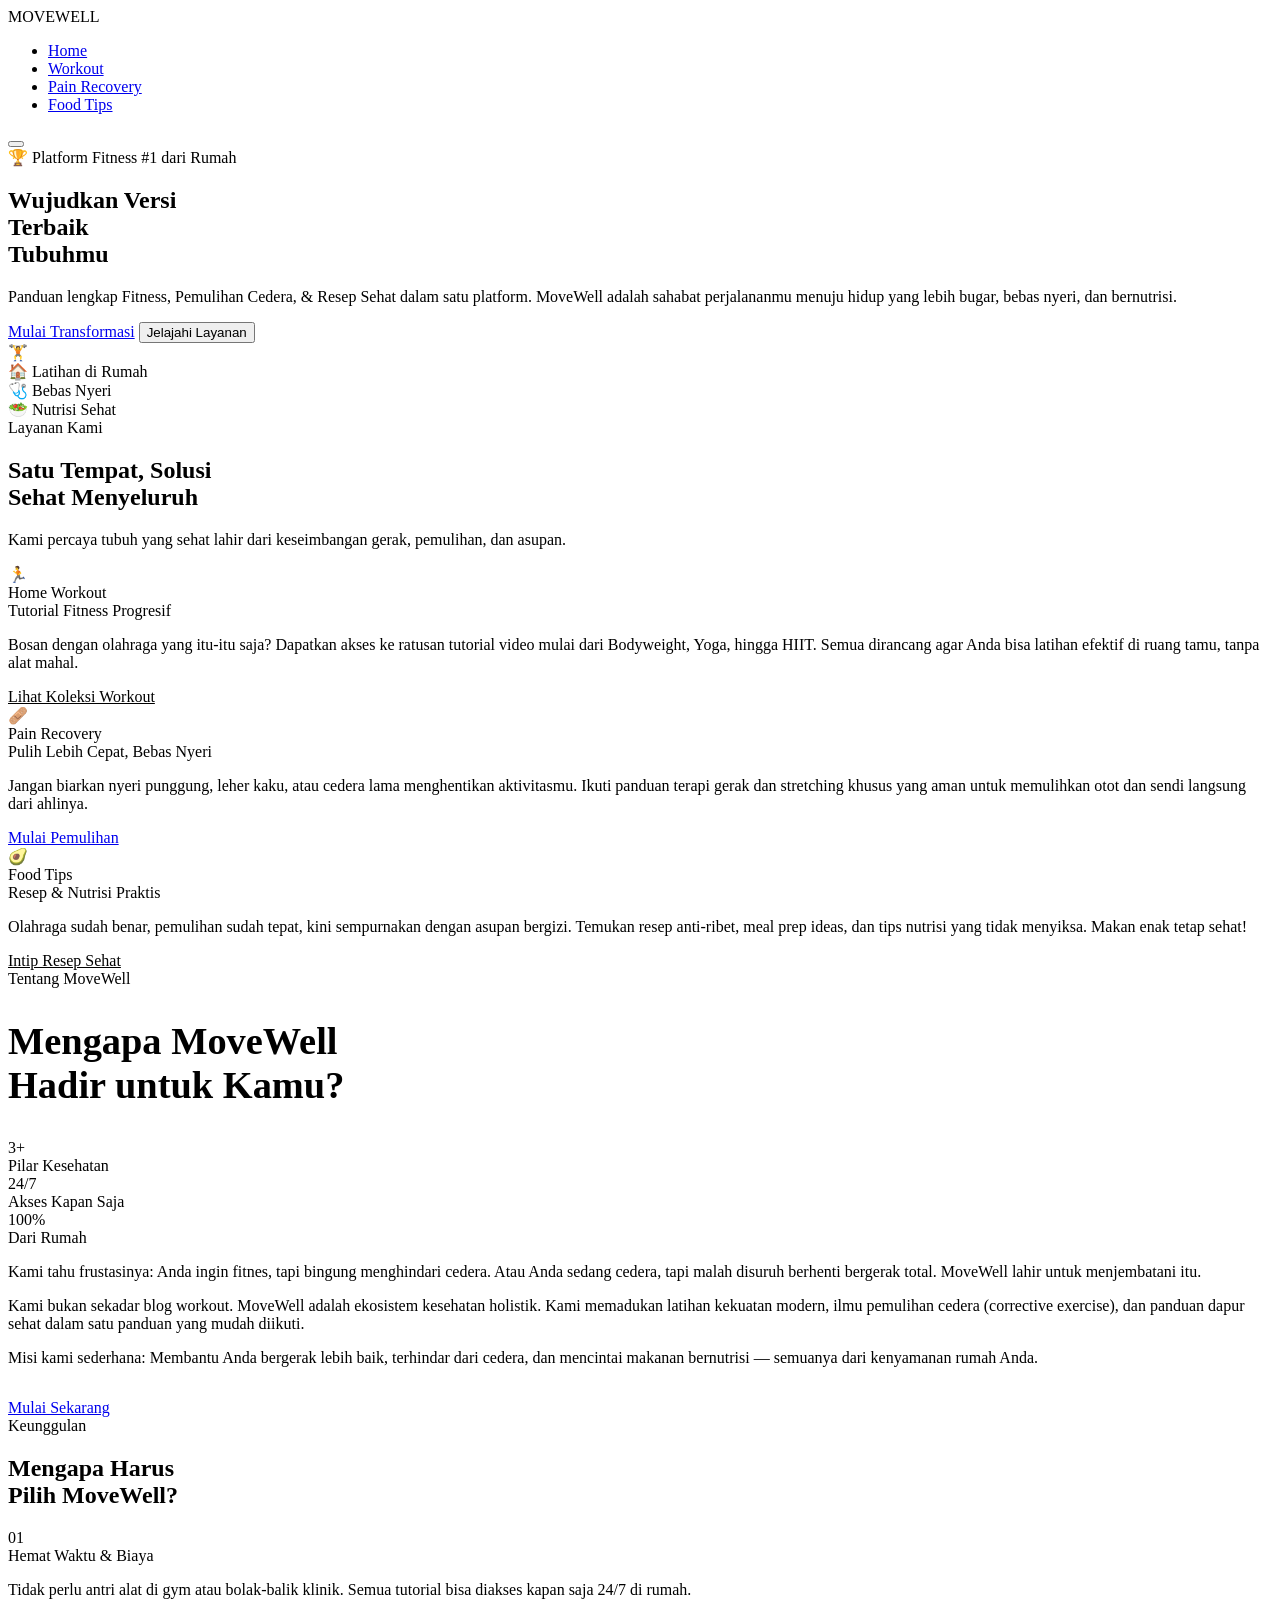
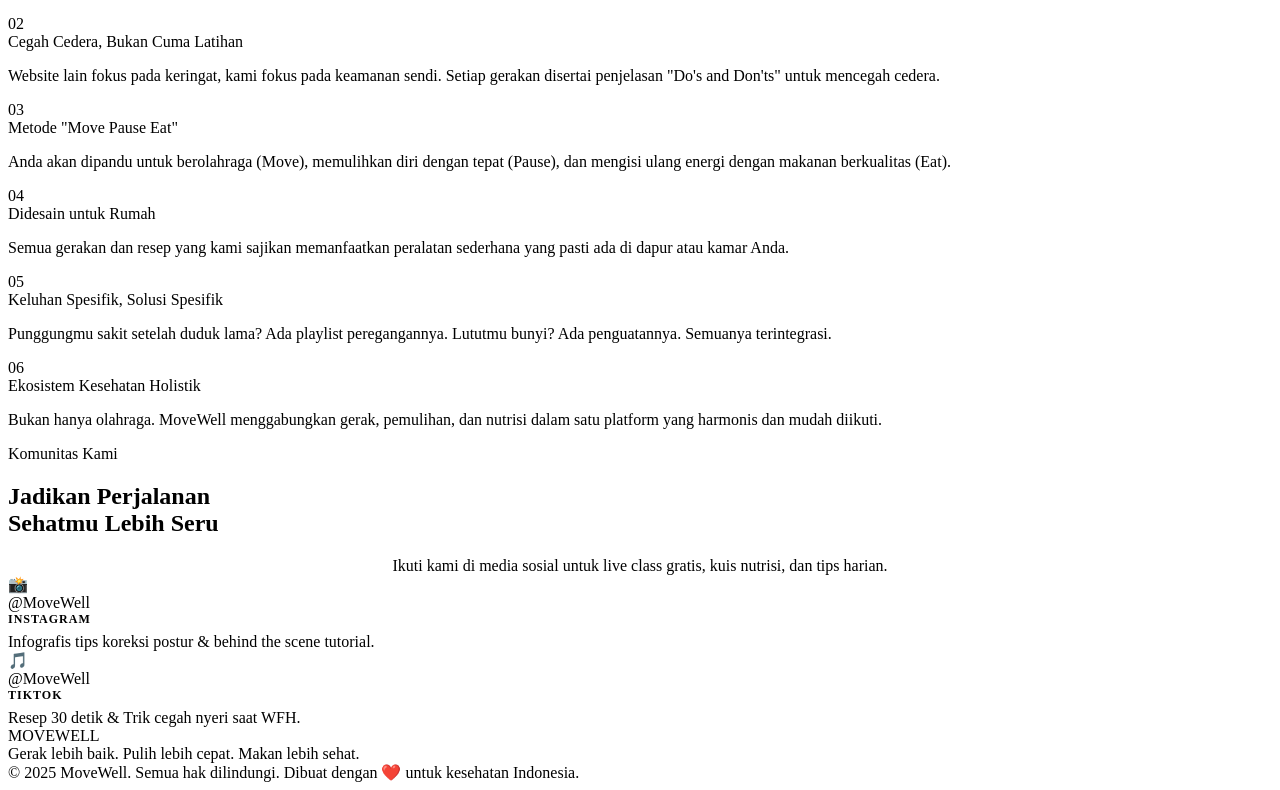
==== index.html @ e1452e48 "Add files via upload" ====
<!DOCTYPE html>
<html lang="id">
<head>
  <meta charset="UTF-8" />
  <meta name="viewport" content="width=device-width, initial-scale=1.0"/>
  <title>MoveWell – Fitness, Recovery & Nutrisi dari Rumah</title>
  <link rel="preconnect" href="https://fonts.googleapis.com"/>
  <link rel="preconnect" href="https://fonts.gstatic.com" crossorigin/>
  <link href="https://fonts.googleapis.com/css2?family=Bebas+Neue&family=Rajdhani:wght@400;500;600;700&family=DM+Sans:ital,wght@0,300;0,400;0,500;1,300&display=swap" rel="stylesheet"/>
  <link rel="stylesheet" href="css/style.css">
</head>
<body>

  <!-- ======== NAVBAR ======== -->
  <header id="navbar">
    <div class="nav-logo">MOVE<span>WELL</span></div>
    <nav id="nav">
      <ul>
        <li><a href="index.html" class="nav-link active">Home</a></li>
        <li><a href="workout.html" class="nav-link">Workout</a></li>
        <li><a href="pain-recovery.html" class="nav-link">Pain Recovery</a></li>
        <li><a href="food-tips.html" class="nav-link">Food Tips</a></li>
      </ul>
    </nav>
    <button class="hamburger" id="hamburger" aria-label="Menu">
      <span></span><span></span><span></span>
    </button>
  </header>

  <!-- ======================================================= -->
  <!--                     HOME PAGE                           -->
  <!-- ======================================================= -->
  <main>
    <!-- HERO -->
    <section id="hero">
      <div class="hero-glow hero-glow-1"></div>
      <div class="hero-glow hero-glow-2"></div>
      <div class="hero-grid">
        <div class="hero-content">
          <div class="hero-badge">🏆 Platform Fitness #1 dari Rumah</div>
          <h1 class="hero-h1">
            Wujudkan Versi<br>
            <span class="accent">Terbaik</span><br>
            Tubuhmu
          </h1>
          <p class="hero-sub">
            Panduan lengkap Fitness, Pemulihan Cedera, &amp; Resep Sehat dalam satu platform. MoveWell adalah sahabat perjalananmu menuju hidup yang lebih bugar, bebas nyeri, dan bernutrisi.
          </p>
          <div class="cta-row">
            <a href="workout.html" class="btn-primary">Mulai Transformasi</a>
            <button class="btn-outline" id="scrollToServicesBtn">Jelajahi Layanan</button>
          </div>
        </div>
        <div class="hero-visual">
          <div class="hero-visual-bg">
            <div class="hero-visual-ring ring1"></div>
            <div class="hero-visual-ring ring2"></div>
            <div class="hero-visual-ring ring3"></div>
            <div class="hero-center-icon">🏋️</div>
            <div class="hero-icon-chips">
              <div class="chip">🏠 Latihan di Rumah</div>
              <div class="chip">🩺 Bebas Nyeri</div>
              <div class="chip">🥗 Nutrisi Sehat</div>
            </div>
          </div>
        </div>
      </div>
    </section>

    <!-- SERVICES -->
    <section id="services">
      <div class="container">
        <div class="section-label">Layanan Kami</div>
        <h2 class="section-title">Satu Tempat, Solusi<br>Sehat Menyeluruh</h2>
        <p class="section-sub">Kami percaya tubuh yang sehat lahir dari keseimbangan gerak, pemulihan, dan asupan.</p>
        <div class="services-grid">
          <div class="service-card orange fade-up">
            <div class="service-icon">🏃</div>
            <div class="service-tag">Home Workout</div>
            <div class="service-title">Tutorial Fitness Progresif</div>
            <p class="service-desc">Bosan dengan olahraga yang itu-itu saja? Dapatkan akses ke ratusan tutorial video mulai dari Bodyweight, Yoga, hingga HIIT. Semua dirancang agar Anda bisa latihan efektif di ruang tamu, tanpa alat mahal.</p>
            <a href="workout.html" class="service-link" style="color:var(--clr-orange)">Lihat Koleksi Workout</a>
          </div>
          <div class="service-card neon fade-up" style="transition-delay:.15s">
            <div class="service-icon">🩹</div>
            <div class="service-tag">Pain Recovery</div>
            <div class="service-title">Pulih Lebih Cepat, Bebas Nyeri</div>
            <p class="service-desc">Jangan biarkan nyeri punggung, leher kaku, atau cedera lama menghentikan aktivitasmu. Ikuti panduan terapi gerak dan stretching khusus yang aman untuk memulihkan otot dan sendi langsung dari ahlinya.</p>
            <a href="pain-recovery.html" class="service-link">Mulai Pemulihan</a>
          </div>
          <div class="service-card teal fade-up" style="transition-delay:.3s">
            <div class="service-icon">🥑</div>
            <div class="service-tag">Food Tips</div>
            <div class="service-title">Resep &amp; Nutrisi Praktis</div>
            <p class="service-desc">Olahraga sudah benar, pemulihan sudah tepat, kini sempurnakan dengan asupan bergizi. Temukan resep anti-ribet, meal prep ideas, dan tips nutrisi yang tidak menyiksa. Makan enak tetap sehat!</p>
            <a href="food-tips.html" class="service-link" style="color:var(--clr-teal)">Intip Resep Sehat</a>
          </div>
        </div>
      </div>
    </section>

    <!-- ABOUT -->
    <section id="about">
      <div class="container">
        <div class="about-grid">
          <div class="about-visual">
            <div class="about-box">
              <div class="section-label">Tentang MoveWell</div>
              <h2 class="section-title" style="font-size:clamp(2rem,3vw,3rem)">Mengapa MoveWell<br>Hadir untuk Kamu?</h2>
              <div class="about-divider"></div>
              <div class="about-stat-row">
                <div class="about-stat">
                  <div class="about-stat-num">3+</div>
                  <div class="about-stat-label">Pilar Kesehatan</div>
                </div>
                <div class="about-stat">
                  <div class="about-stat-num">24/7</div>
                  <div class="about-stat-label">Akses Kapan Saja</div>
                </div>
                <div class="about-stat">
                  <div class="about-stat-num">100%</div>
                  <div class="about-stat-label">Dari Rumah</div>
                </div>
              </div>
            </div>
          </div>
          <div class="about-content">
            <p>Kami tahu frustasinya: Anda ingin fitnes, tapi bingung menghindari cedera. Atau Anda sedang cedera, tapi malah disuruh berhenti bergerak total. <span class="highlight">MoveWell lahir untuk menjembatani itu.</span></p>
            <p>Kami bukan sekadar blog workout. MoveWell adalah ekosistem kesehatan holistik. Kami memadukan latihan kekuatan modern, ilmu pemulihan cedera (corrective exercise), dan panduan dapur sehat dalam satu panduan yang mudah diikuti.</p>
            <p>Misi kami sederhana: <span class="highlight">Membantu Anda bergerak lebih baik, terhindar dari cedera, dan mencintai makanan bernutrisi</span> — semuanya dari kenyamanan rumah Anda.</p>
            <div style="margin-top:32px">
              <a href="workout.html" class="btn-primary">Mulai Sekarang</a>
            </div>
          </div>
        </div>
      </div>
    </section>

    <!-- BENEFITS -->
    <section id="benefits">
      <div class="container">
        <div class="section-label">Keunggulan</div>
        <h2 class="section-title">Mengapa Harus<br>Pilih MoveWell?</h2>
        <div class="benefits-grid">
          <div class="benefit-card fade-up">
            <div class="benefit-num">01</div>
            <div class="benefit-title">Hemat Waktu &amp; Biaya</div>
            <p class="benefit-desc">Tidak perlu antri alat di gym atau bolak-balik klinik. Semua tutorial bisa diakses kapan saja 24/7 di rumah.</p>
          </div>
          <div class="benefit-card fade-up" style="transition-delay:.1s">
            <div class="benefit-num">02</div>
            <div class="benefit-title">Cegah Cedera, Bukan Cuma Latihan</div>
            <p class="benefit-desc">Website lain fokus pada keringat, kami fokus pada keamanan sendi. Setiap gerakan disertai penjelasan "Do's and Don'ts" untuk mencegah cedera.</p>
          </div>
          <div class="benefit-card fade-up" style="transition-delay:.2s">
            <div class="benefit-num">03</div>
            <div class="benefit-title">Metode "Move Pause Eat"</div>
            <p class="benefit-desc">Anda akan dipandu untuk berolahraga (Move), memulihkan diri dengan tepat (Pause), dan mengisi ulang energi dengan makanan berkualitas (Eat).</p>
          </div>
          <div class="benefit-card fade-up" style="transition-delay:.3s">
            <div class="benefit-num">04</div>
            <div class="benefit-title">Didesain untuk Rumah</div>
            <p class="benefit-desc">Semua gerakan dan resep yang kami sajikan memanfaatkan peralatan sederhana yang pasti ada di dapur atau kamar Anda.</p>
          </div>
          <div class="benefit-card fade-up" style="transition-delay:.4s">
            <div class="benefit-num">05</div>
            <div class="benefit-title">Keluhan Spesifik, Solusi Spesifik</div>
            <p class="benefit-desc">Punggungmu sakit setelah duduk lama? Ada playlist peregangannya. Lututmu bunyi? Ada penguatannya. Semuanya terintegrasi.</p>
          </div>
          <div class="benefit-card fade-up" style="transition-delay:.5s">
            <div class="benefit-num">06</div>
            <div class="benefit-title">Ekosistem Kesehatan Holistik</div>
            <p class="benefit-desc">Bukan hanya olahraga. MoveWell menggabungkan gerak, pemulihan, dan nutrisi dalam satu platform yang harmonis dan mudah diikuti.</p>
          </div>
        </div>
      </div>
    </section>

    <!-- SOCIAL -->
    <section id="social">
      <div class="container">
        <div class="social-header">
          <div class="section-label">Komunitas Kami</div>
          <h2 class="section-title">Jadikan Perjalanan<br>Sehatmu Lebih Seru</h2>
          <p class="section-sub" style="margin:0 auto;text-align:center">Ikuti kami di media sosial untuk live class gratis, kuis nutrisi, dan tips harian.</p>
        </div>
        <div class="social-grid">
          <div class="social-card">
            <div class="social-icon">📸</div>
            <div>
              <div class="social-handle">@MoveWell</div>
              <div style="font-size:.75rem;color:var(--clr-muted);margin-bottom:6px;text-transform:uppercase;letter-spacing:1px;font-family:var(--ff-ui);font-weight:700">Instagram</div>
              <div class="social-desc">Infografis tips koreksi postur &amp; behind the scene tutorial.</div>
            </div>
          </div>
          <div class="social-card">
            <div class="social-icon">🎵</div>
            <div>
              <div class="social-handle">@MoveWell</div>
              <div style="font-size:.75rem;color:var(--clr-muted);margin-bottom:6px;text-transform:uppercase;letter-spacing:1px;font-family:var(--ff-ui);font-weight:700">TikTok</div>
              <div class="social-desc">Resep 30 detik &amp; Trik cegah nyeri saat WFH.</div>
            </div>
          </div>
        </div>
      </div>
    </section>
  </main>

  <!-- FOOTER -->
  <footer>
    <div class="footer-logo">MOVEWELL</div>
    <div class="footer-tagline">Gerak lebih baik. Pulih lebih cepat. Makan lebih sehat.</div>
    <div class="footer-line"></div>
    <div class="footer-copy">© 2025 MoveWell. Semua hak dilindungi. Dibuat dengan ❤️ untuk kesehatan Indonesia.</div>
  </footer>

  <script src="js/home.js"></script>
</body>
</html>
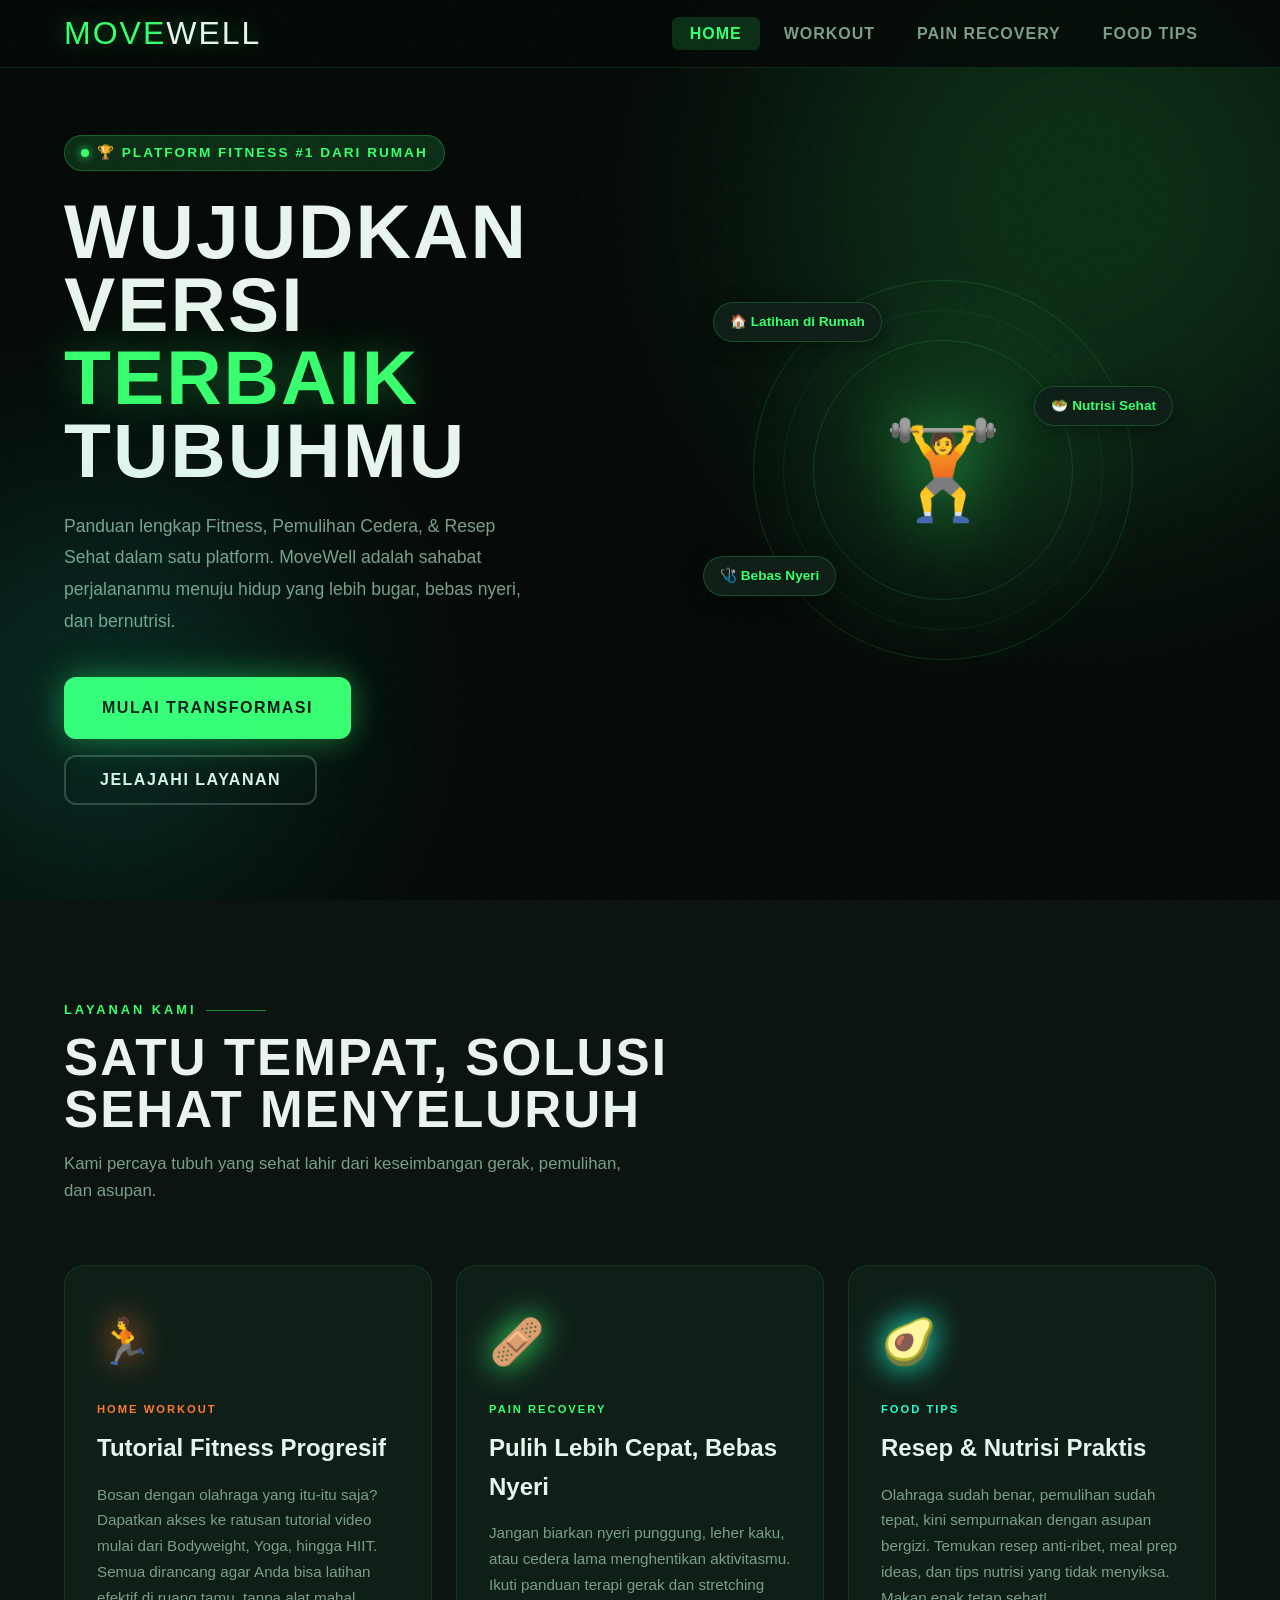
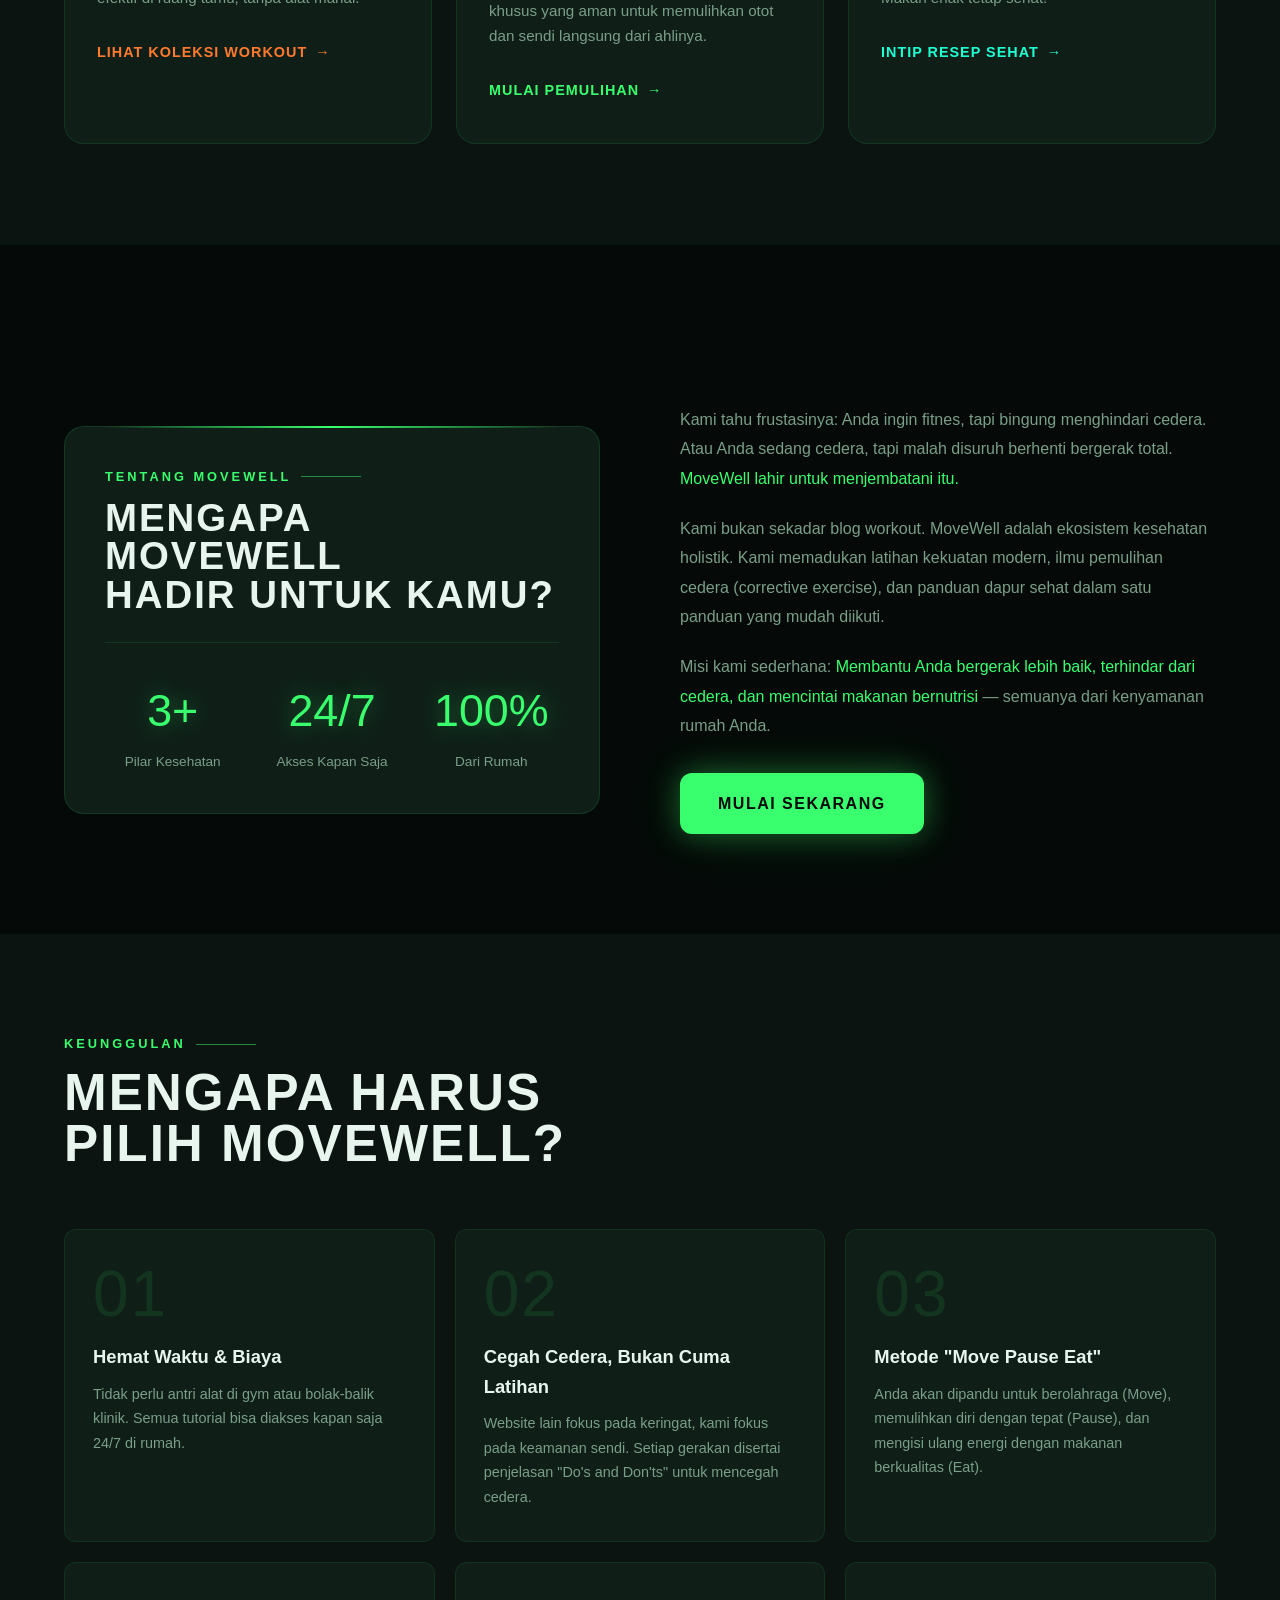
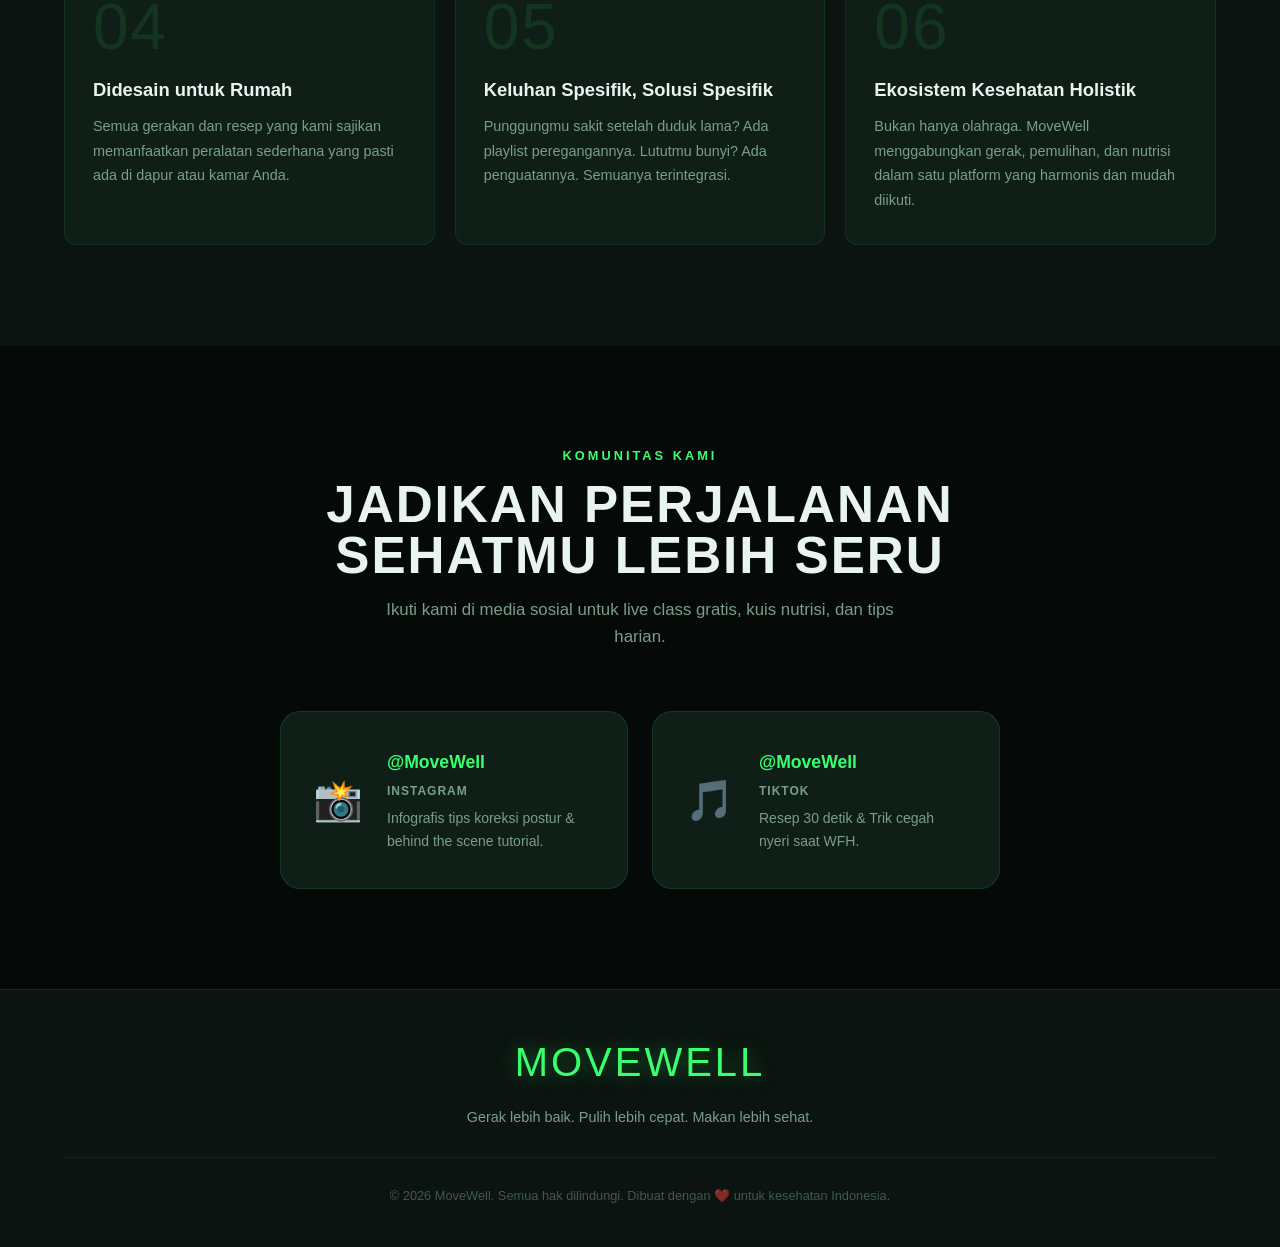
==== commit 7935feaf: "Update index.html" ====
--- a/index.html
+++ b/index.html
@@ -211,9 +211,9 @@
     <div class="footer-logo">MOVEWELL</div>
     <div class="footer-tagline">Gerak lebih baik. Pulih lebih cepat. Makan lebih sehat.</div>
     <div class="footer-line"></div>
-    <div class="footer-copy">© 2025 MoveWell. Semua hak dilindungi. Dibuat dengan ❤️ untuk kesehatan Indonesia.</div>
+    <div class="footer-copy">© 2026 MoveWell. Semua hak dilindungi. Dibuat dengan ❤️ untuk kesehatan Indonesia.</div>
   </footer>
 
   <script src="js/home.js"></script>
 </body>
-</html>+</html>
--- a/css/style.css
+++ b/css/style.css
@@ -0,0 +1,573 @@
+/* ===================== CSS VARIABLES ===================== */
+:root {
+  --clr-bg:        #050a08;
+  --clr-bg2:       #0b1410;
+  --clr-surface:   #0f1f18;
+  --clr-surface2:  #152a20;
+  --clr-neon:      #39ff6e;
+  --clr-neon-dim:  rgba(57,255,110,0.15);
+  --clr-neon-glow: rgba(57,255,110,0.35);
+  --clr-orange:    #ff7a2e;
+  --clr-teal:      #1fffd4;
+  --clr-sage:      #7db894;
+  --clr-text:      #e8f5ee;
+  --clr-muted:     #7a9e88;
+  --ff-display:    'Bebas Neue', sans-serif;
+  --ff-ui:         'Rajdhani', sans-serif;
+  --ff-body:       'DM Sans', sans-serif;
+  --radius:        12px;
+  --radius-lg:     20px;
+  --transition:    0.3s cubic-bezier(0.4,0,0.2,1);
+}
+
+/* ===================== RESET ===================== */
+*, *::before, *::after { box-sizing: border-box; margin: 0; padding: 0; }
+html { scroll-behavior: smooth; }
+body {
+  background: var(--clr-bg);
+  color: var(--clr-text);
+  font-family: var(--ff-body);
+  font-size: 16px;
+  line-height: 1.6;
+  overflow-x: hidden;
+}
+a { text-decoration: none; color: inherit; }
+img { max-width: 100%; display: block; }
+
+/* ===================== SCROLLBAR ===================== */
+::-webkit-scrollbar { width: 6px; }
+::-webkit-scrollbar-track { background: var(--clr-bg); }
+::-webkit-scrollbar-thumb { background: var(--clr-neon); border-radius: 3px; }
+
+/* ===================== NOISE OVERLAY ===================== */
+body::before {
+  content: '';
+  position: fixed; inset: 0;
+  background-image: url("data:image/svg+xml,%3Csvg viewBox='0 0 200 200' xmlns='http://www.w3.org/2000/svg'%3E%3Cfilter id='n'%3E%3CfeTurbulence type='fractalNoise' baseFrequency='0.75' numOctaves='4' stitchTiles='stitch'/%3E%3C/filter%3E%3Crect width='100%25' height='100%25' filter='url(%23n)' opacity='0.035'/%3E%3C/svg%3E");
+  pointer-events: none; z-index: 9999;
+  opacity: 0.4;
+}
+
+/* ===================== NAVBAR ===================== */
+#navbar {
+  position: fixed; top: 0; left: 0; right: 0; z-index: 1000;
+  display: flex; align-items: center; justify-content: space-between;
+  padding: 0 5%;
+  height: 68px;
+  background: rgba(5,10,8,0.85);
+  backdrop-filter: blur(20px);
+  border-bottom: 1px solid rgba(57,255,110,0.12);
+  transition: var(--transition);
+}
+#navbar.scrolled { background: rgba(5,10,8,0.97); box-shadow: 0 4px 30px rgba(57,255,110,0.08); }
+.nav-logo {
+  font-family: var(--ff-display);
+  font-size: 2rem;
+  letter-spacing: 2px;
+  color: var(--clr-neon);
+  text-shadow: 0 0 20px var(--clr-neon-glow);
+}
+.nav-logo span { color: var(--clr-text); }
+nav ul { list-style: none; display: flex; gap: 6px; }
+nav ul li a {
+  font-family: var(--ff-ui);
+  font-size: 1rem;
+  font-weight: 600;
+  letter-spacing: 1px;
+  padding: 8px 18px;
+  border-radius: 6px;
+  color: var(--clr-muted);
+  transition: var(--transition);
+  text-transform: uppercase;
+}
+nav ul li a:hover,
+nav ul li a.active {
+  color: var(--clr-neon);
+  background: var(--clr-neon-dim);
+}
+.hamburger {
+  display: none; flex-direction: column; gap: 5px; cursor: pointer;
+  background: none; border: none; padding: 4px;
+}
+.hamburger span {
+  display: block; width: 26px; height: 2px;
+  background: var(--clr-neon); border-radius: 2px;
+  transition: var(--transition);
+}
+
+/* ===================== PAGE SECTIONS ===================== */
+.page { display: block; }
+
+/* ===================== HOME – HERO ===================== */
+#hero {
+  min-height: 100vh;
+  display: flex; align-items: center;
+  padding: 100px 5% 60px;
+  position: relative;
+  overflow: hidden;
+}
+.hero-grid {
+  display: grid;
+  grid-template-columns: 1fr 1fr;
+  gap: 60px;
+  align-items: center;
+  max-width: 1280px; margin: auto; width: 100%;
+}
+.hero-badge {
+  display: inline-flex; align-items: center; gap: 8px;
+  background: var(--clr-neon-dim);
+  border: 1px solid rgba(57,255,110,0.25);
+  color: var(--clr-neon);
+  font-family: var(--ff-ui); font-size: 0.85rem; font-weight: 700;
+  letter-spacing: 2px; text-transform: uppercase;
+  padding: 6px 16px; border-radius: 40px;
+  margin-bottom: 24px;
+}
+.hero-badge::before {
+  content: ''; width: 8px; height: 8px;
+  border-radius: 50%; background: var(--clr-neon);
+  box-shadow: 0 0 8px var(--clr-neon); animation: pulse 1.6s infinite;
+}
+@keyframes pulse { 0%,100%{opacity:1;transform:scale(1)} 50%{opacity:.5;transform:scale(0.8)} }
+.hero-h1 {
+  font-family: var(--ff-display);
+  font-size: clamp(3rem, 6vw, 6rem);
+  line-height: 0.95;
+  letter-spacing: 2px;
+  text-transform: uppercase;
+  margin-bottom: 24px;
+}
+.hero-h1 .accent { color: var(--clr-neon); text-shadow: 0 0 40px var(--clr-neon-glow); }
+.hero-sub {
+  font-size: 1.1rem; color: var(--clr-muted);
+  max-width: 480px; margin-bottom: 40px; line-height: 1.8;
+}
+.cta-row { display: flex; gap: 16px; flex-wrap: wrap; }
+.btn-primary {
+  font-family: var(--ff-ui); font-weight: 700; font-size: 1rem;
+  letter-spacing: 1.5px; text-transform: uppercase;
+  padding: 16px 36px; border-radius: var(--radius);
+  background: var(--clr-neon); color: #050a08;
+  border: 2px solid var(--clr-neon);
+  cursor: pointer;
+  box-shadow: 0 0 30px var(--clr-neon-glow), 0 0 60px rgba(57,255,110,0.1);
+  transition: var(--transition);
+  display: inline-block;
+}
+.btn-primary:hover {
+  background: transparent; color: var(--clr-neon);
+  box-shadow: 0 0 50px var(--clr-neon-glow), 0 0 100px rgba(57,255,110,0.15);
+  transform: translateY(-2px);
+}
+.btn-outline {
+  font-family: var(--ff-ui); font-weight: 700; font-size: 1rem;
+  letter-spacing: 1.5px; text-transform: uppercase;
+  padding: 14px 34px; border-radius: var(--radius);
+  background: transparent; color: var(--clr-text);
+  border: 2px solid rgba(232,245,238,0.2);
+  cursor: pointer; transition: var(--transition);
+}
+.btn-outline:hover {
+  border-color: var(--clr-neon); color: var(--clr-neon);
+  transform: translateY(-2px);
+}
+/* Hero visual */
+.hero-visual {
+  position: relative;
+  display: flex; justify-content: center; align-items: center;
+}
+.hero-visual-bg {
+  width: 420px; height: 420px;
+  border-radius: 50%;
+  background: radial-gradient(circle, rgba(57,255,110,0.12) 0%, transparent 70%);
+  position: relative;
+  display: flex; align-items: center; justify-content: center;
+}
+.hero-visual-ring {
+  position: absolute; border-radius: 50%;
+  border: 1px solid rgba(57,255,110,0.15);
+  animation: spin-slow linear infinite;
+}
+.ring1 { width: 380px; height: 380px; animation-duration: 20s; }
+.ring2 { width: 320px; height: 320px; animation-duration: 15s; animation-direction: reverse; border-color: rgba(57,255,110,0.08); }
+.ring3 { width: 260px; height: 260px; animation-duration: 25s; }
+@keyframes spin-slow { from { transform: rotate(0deg); } to { transform: rotate(360deg); } }
+.hero-center-icon {
+  font-size: 6rem; z-index: 2;
+  filter: drop-shadow(0 0 30px rgba(57,255,110,0.5));
+  animation: float 3s ease-in-out infinite;
+}
+@keyframes float { 0%,100%{transform:translateY(0)} 50%{transform:translateY(-12px)} }
+.hero-icon-chips {
+  position: absolute; width: 100%; height: 100%;
+}
+.chip {
+  position: absolute;
+  background: var(--clr-surface);
+  border: 1px solid rgba(57,255,110,0.2);
+  border-radius: 40px;
+  padding: 8px 16px;
+  display: flex; align-items: center; gap: 8px;
+  font-family: var(--ff-ui); font-size: 0.85rem; font-weight: 600;
+  color: var(--clr-neon);
+  white-space: nowrap;
+  box-shadow: 0 4px 20px rgba(0,0,0,0.4);
+  animation: chipfloat 4s ease-in-out infinite;
+}
+.chip:nth-child(1) { top: 10%; left: -20px; animation-delay: 0s; }
+.chip:nth-child(2) { bottom: 20%; left: -30px; animation-delay: 1.3s; }
+.chip:nth-child(3) { top: 30%; right: -20px; animation-delay: 0.7s; }
+@keyframes chipfloat { 0%,100%{transform:translateY(0)} 50%{transform:translateY(-8px)} }
+
+/* Hero glow bg */
+.hero-glow {
+  position: absolute; pointer-events: none;
+  border-radius: 50%; filter: blur(120px); opacity: 0.15;
+}
+.hero-glow-1 { width: 600px; height: 600px; background: var(--clr-neon); top: -100px; right: -100px; }
+.hero-glow-2 { width: 400px; height: 400px; background: var(--clr-teal); bottom: 0; left: -100px; }
+
+/* ===================== SECTION WRAPPERS ===================== */
+section { padding: 100px 5%; }
+.container { max-width: 1280px; margin: auto; }
+.section-label {
+  font-family: var(--ff-ui); font-size: 0.8rem; font-weight: 700;
+  letter-spacing: 3px; text-transform: uppercase;
+  color: var(--clr-neon); margin-bottom: 12px;
+  display: flex; align-items: center; gap: 10px;
+}
+.section-label::after {
+  content: ''; flex: 1; max-width: 60px; height: 1px;
+  background: var(--clr-neon); opacity: 0.5;
+}
+.section-title {
+  font-family: var(--ff-display);
+  font-size: clamp(2.4rem, 4vw, 4rem);
+  line-height: 1; letter-spacing: 2px; text-transform: uppercase;
+  margin-bottom: 16px;
+}
+.section-sub { color: var(--clr-muted); font-size: 1.05rem; max-width: 560px; }
+
+/* ===================== SERVICE SECTION ===================== */
+#services { background: var(--clr-bg2); }
+.services-grid {
+  display: grid; grid-template-columns: repeat(3, 1fr);
+  gap: 24px; margin-top: 60px;
+}
+.service-card {
+  background: var(--clr-surface);
+  border: 1px solid rgba(57,255,110,0.1);
+  border-radius: var(--radius-lg);
+  padding: 40px 32px;
+  position: relative; overflow: hidden;
+  transition: var(--transition);
+  cursor: pointer;
+}
+.service-card::before {
+  content: ''; position: absolute; inset: 0;
+  background: linear-gradient(135deg, var(--clr-neon-dim) 0%, transparent 60%);
+  opacity: 0; transition: var(--transition);
+}
+.service-card:hover::before { opacity: 1; }
+.service-card:hover {
+  border-color: rgba(57,255,110,0.4);
+  transform: translateY(-6px);
+  box-shadow: 0 20px 60px rgba(57,255,110,0.08);
+}
+.service-card.orange { --accent: var(--clr-orange); }
+.service-card.neon   { --accent: var(--clr-neon); }
+.service-card.teal   { --accent: var(--clr-teal); }
+.service-icon {
+  font-size: 2.8rem; margin-bottom: 24px;
+  display: inline-block;
+  filter: drop-shadow(0 0 16px var(--accent, var(--clr-neon)));
+}
+.service-tag {
+  font-family: var(--ff-ui); font-size: 0.7rem; font-weight: 700;
+  letter-spacing: 2px; text-transform: uppercase;
+  color: var(--accent, var(--clr-neon));
+  margin-bottom: 10px;
+}
+.service-title {
+  font-family: var(--ff-ui); font-size: 1.5rem; font-weight: 700;
+  margin-bottom: 14px; color: var(--clr-text);
+}
+.service-desc { color: var(--clr-muted); font-size: 0.95rem; line-height: 1.7; margin-bottom: 28px; }
+.service-link {
+  font-family: var(--ff-ui); font-weight: 700; font-size: 0.9rem;
+  letter-spacing: 1px; text-transform: uppercase;
+  color: var(--accent, var(--clr-neon));
+  display: inline-flex; align-items: center; gap: 8px;
+  transition: var(--transition);
+}
+.service-link:hover { gap: 14px; }
+.service-link::after { content: '→'; }
+
+/* ===================== ABOUT SECTION ===================== */
+#about {
+  background: var(--clr-bg);
+  border-top: 1px solid rgba(57,255,110,0.06);
+}
+.about-grid {
+  display: grid; grid-template-columns: 1fr 1fr;
+  gap: 80px; align-items: center; margin-top: 60px;
+}
+.about-visual {
+  position: relative;
+}
+.about-box {
+  background: var(--clr-surface);
+  border: 1px solid rgba(57,255,110,0.12);
+  border-radius: var(--radius-lg);
+  padding: 40px;
+  position: relative;
+}
+.about-box::after {
+  content: '';
+  position: absolute; top: -1px; left: 40px; right: 40px; height: 2px;
+  background: linear-gradient(90deg, transparent, var(--clr-neon), transparent);
+}
+.about-stat-row {
+  display: grid; grid-template-columns: repeat(3, 1fr); gap: 24px; margin-top: 32px;
+}
+.about-stat { text-align: center; }
+.about-stat-num {
+  font-family: var(--ff-display); font-size: 2.8rem;
+  color: var(--clr-neon); text-shadow: 0 0 20px var(--clr-neon-glow);
+}
+.about-stat-label { font-size: 0.85rem; color: var(--clr-muted); margin-top: 4px; }
+.about-divider { height: 1px; background: rgba(57,255,110,0.1); margin: 28px 0; }
+.about-content p { color: var(--clr-muted); line-height: 1.85; margin-bottom: 20px; }
+.about-content p:last-child { margin-bottom: 0; }
+.about-content .highlight { color: var(--clr-neon); font-weight: 500; }
+
+/* ===================== BENEFIT SECTION ===================== */
+#benefits { background: var(--clr-bg2); }
+.benefits-grid {
+  display: grid; grid-template-columns: repeat(3, 1fr);
+  gap: 20px; margin-top: 60px;
+}
+.benefit-card {
+  background: var(--clr-surface);
+  border: 1px solid rgba(57,255,110,0.08);
+  border-radius: var(--radius);
+  padding: 32px 28px;
+  transition: var(--transition);
+}
+.benefit-card:hover {
+  border-color: rgba(57,255,110,0.3);
+  background: var(--clr-surface2);
+  transform: translateY(-4px);
+}
+.benefit-num {
+  font-family: var(--ff-display); font-size: 4rem;
+  color: rgba(57,255,110,0.1); line-height: 1;
+  margin-bottom: 16px; letter-spacing: 2px;
+}
+.benefit-title {
+  font-family: var(--ff-ui); font-size: 1.15rem; font-weight: 700;
+  color: var(--clr-text); margin-bottom: 10px;
+}
+.benefit-desc { color: var(--clr-muted); font-size: 0.9rem; line-height: 1.7; }
+
+/* ===================== SOCIAL SECTION ===================== */
+#social { background: var(--clr-bg); border-top: 1px solid rgba(57,255,110,0.06); }
+.social-header { text-align: center; margin-bottom: 60px; }
+.social-header .section-label { justify-content: center; }
+.social-header .section-label::after { display: none; }
+.social-grid { display: grid; grid-template-columns: repeat(2, 1fr); gap: 24px; max-width: 720px; margin: auto; }
+.social-card {
+  background: var(--clr-surface);
+  border: 1px solid rgba(57,255,110,0.12);
+  border-radius: var(--radius-lg);
+  padding: 36px 32px;
+  display: flex; align-items: center; gap: 24px;
+  transition: var(--transition);
+}
+.social-card:hover {
+  border-color: rgba(57,255,110,0.35);
+  transform: translateY(-4px);
+  box-shadow: 0 16px 50px rgba(57,255,110,0.07);
+}
+.social-icon { font-size: 2.5rem; flex-shrink: 0; }
+.social-handle {
+  font-family: var(--ff-ui); font-size: 1.1rem; font-weight: 700;
+  color: var(--clr-neon); margin-bottom: 6px;
+}
+.social-desc { font-size: 0.875rem; color: var(--clr-muted); line-height: 1.6; }
+
+/* ===================== FOOTER ===================== */
+footer {
+  background: var(--clr-bg2);
+  border-top: 1px solid rgba(57,255,110,0.1);
+  padding: 40px 5%;
+  text-align: center;
+}
+.footer-logo {
+  font-family: var(--ff-display); font-size: 2.5rem;
+  color: var(--clr-neon); letter-spacing: 3px;
+  text-shadow: 0 0 20px var(--clr-neon-glow);
+  margin-bottom: 12px;
+}
+.footer-tagline { color: var(--clr-muted); font-size: 0.9rem; }
+.footer-line { height: 1px; background: rgba(57,255,110,0.08); margin: 28px 0; }
+.footer-copy { font-size: 0.8rem; color: rgba(122,158,136,0.5); }
+
+/* ===================== INNER PAGES (workout/pain/food) ===================== */
+.inner-page-hero {
+  padding: 120px 5% 60px;
+  background: var(--clr-bg2);
+  border-bottom: 1px solid rgba(57,255,110,0.1);
+}
+.inner-hero-label {
+  font-family: var(--ff-ui); font-size: 0.8rem; font-weight: 700;
+  letter-spacing: 3px; text-transform: uppercase;
+  margin-bottom: 14px; display: flex; align-items: center; gap: 10px;
+}
+.inner-hero-title {
+  font-family: var(--ff-display);
+  font-size: clamp(3rem, 6vw, 6rem);
+  text-transform: uppercase; letter-spacing: 2px; line-height: 0.95;
+  margin-bottom: 20px;
+}
+.inner-hero-sub { color: var(--clr-muted); font-size: 1.05rem; max-width: 560px; }
+
+/* Category tabs */
+.category-tabs {
+  display: flex; gap: 8px; flex-wrap: wrap;
+  padding: 0 5%; margin: 40px 0 0;
+}
+.tab-btn {
+  font-family: var(--ff-ui); font-weight: 700; font-size: 0.9rem;
+  letter-spacing: 1px; text-transform: uppercase;
+  padding: 10px 24px; border-radius: 40px;
+  border: 2px solid rgba(57,255,110,0.2);
+  background: transparent; color: var(--clr-muted);
+  cursor: pointer; transition: var(--transition);
+}
+.tab-btn:hover { border-color: rgba(57,255,110,0.5); color: var(--clr-neon); }
+.tab-btn.active {
+  background: var(--clr-neon); color: #050a08;
+  border-color: var(--clr-neon);
+  box-shadow: 0 0 20px var(--clr-neon-glow);
+}
+
+/* Cards section */
+.cards-section {
+  padding: 50px 5% 80px;
+}
+.category-section { display: none; }
+.category-section.active { display: block; }
+.category-heading {
+  font-family: var(--ff-ui); font-weight: 700; font-size: 1rem;
+  letter-spacing: 2px; text-transform: uppercase;
+  margin-bottom: 30px;
+  display: flex; align-items: center; gap: 12px;
+}
+.category-heading::before {
+  content: ''; width: 4px; height: 20px;
+  background: var(--clr-neon); border-radius: 2px;
+}
+.cards-grid {
+  display: grid;
+  grid-template-columns: repeat(2, 1fr);
+  gap: 28px;
+}
+
+/* Video card */
+.vid-card {
+  background: var(--clr-surface);
+  border: 1px solid rgba(57,255,110,0.1);
+  border-radius: var(--radius-lg);
+  overflow: hidden;
+  transition: var(--transition);
+}
+.vid-card:hover {
+  border-color: rgba(57,255,110,0.35);
+  transform: translateY(-4px);
+  box-shadow: 0 16px 50px rgba(57,255,110,0.07);
+}
+.vid-wrapper {
+  position: relative; padding-top: 56.25%;
+  background: #000;
+}
+.vid-wrapper iframe {
+  position: absolute; inset: 0; width: 100%; height: 100%;
+  border: none;
+}
+.vid-body { padding: 22px 24px 26px; }
+.vid-title {
+  font-family: var(--ff-ui); font-weight: 700; font-size: 1.1rem;
+  color: var(--clr-text); margin-bottom: 14px; line-height: 1.4;
+}
+.btn-buy {
+  display: inline-flex; align-items: center; gap: 8px;
+  font-family: var(--ff-ui); font-weight: 700; font-size: 0.82rem;
+  letter-spacing: 1px; text-transform: uppercase;
+  padding: 9px 20px; border-radius: 8px;
+  background: rgba(255,122,46,0.12);
+  color: var(--clr-orange);
+  border: 1px solid rgba(255,122,46,0.35);
+  margin-bottom: 14px;
+  transition: var(--transition);
+  cursor: pointer;
+}
+.btn-buy:hover {
+  background: var(--clr-orange); color: #050a08;
+  box-shadow: 0 0 20px rgba(255,122,46,0.3);
+}
+.vid-source {
+  font-size: 0.8rem; color: var(--clr-muted);
+  display: flex; align-items: center; gap: 6px;
+}
+.vid-source::before { content: '▶'; font-size: 0.7rem; color: var(--clr-neon); }
+
+/* Color accents per page */
+.page-workout .inner-hero-label { color: var(--clr-orange); }
+.page-workout .inner-hero-title .accent { color: var(--clr-orange); text-shadow: 0 0 30px rgba(255,122,46,0.4); }
+.page-workout .tab-btn.active { background: var(--clr-orange); border-color: var(--clr-orange); box-shadow: 0 0 20px rgba(255,122,46,0.3); }
+.page-workout .tab-btn:hover { border-color: rgba(255,122,46,0.5); color: var(--clr-orange); }
+.page-workout .category-heading::before { background: var(--clr-orange); }
+
+.page-pain .inner-hero-label { color: var(--clr-sage); }
+.page-pain .inner-hero-title .accent { color: var(--clr-sage); text-shadow: 0 0 30px rgba(125,184,148,0.4); }
+.page-pain .tab-btn.active { background: var(--clr-sage); border-color: var(--clr-sage); color: #050a08; box-shadow: 0 0 20px rgba(125,184,148,0.3); }
+.page-pain .tab-btn:hover { border-color: rgba(125,184,148,0.5); color: var(--clr-sage); }
+.page-pain .category-heading::before { background: var(--clr-sage); }
+
+.page-food .inner-hero-label { color: var(--clr-teal); }
+.page-food .inner-hero-title .accent { color: var(--clr-teal); text-shadow: 0 0 30px rgba(31,255,212,0.4); }
+.page-food .tab-btn.active { background: var(--clr-teal); border-color: var(--clr-teal); color: #050a08; box-shadow: 0 0 20px rgba(31,255,212,0.3); }
+.page-food .tab-btn:hover { border-color: rgba(31,255,212,0.5); color: var(--clr-teal); }
+.page-food .category-heading::before { background: var(--clr-teal); }
+
+/* ===================== ANIMATIONS ===================== */
+.fade-up {
+  opacity: 0; transform: translateY(30px);
+  transition: opacity 0.7s ease, transform 0.7s ease;
+}
+.fade-up.visible { opacity: 1; transform: translateY(0); }
+
+/* ===================== RESPONSIVE ===================== */
+@media (max-width: 900px) {
+  nav ul { display: none; }
+  .hamburger { display: flex; }
+  nav.open ul {
+    display: flex; flex-direction: column;
+    position: fixed; top: 68px; left: 0; right: 0;
+    background: rgba(5,10,8,0.98);
+    padding: 24px 5%; gap: 4px;
+    border-bottom: 1px solid rgba(57,255,110,0.12);
+  }
+  .hero-grid, .about-grid { grid-template-columns: 1fr; gap: 40px; }
+  .hero-visual { display: none; }
+  .services-grid, .benefits-grid { grid-template-columns: 1fr; }
+  .cards-grid { grid-template-columns: 1fr; }
+  .social-grid { grid-template-columns: 1fr; max-width: 400px; }
+  .about-stat-row { grid-template-columns: repeat(3,1fr); }
+}
+@media (max-width: 600px) {
+  section { padding: 70px 4%; }
+  .about-stat-row { grid-template-columns: 1fr 1fr; }
+  .benefits-grid { grid-template-columns: 1fr; }
+}
